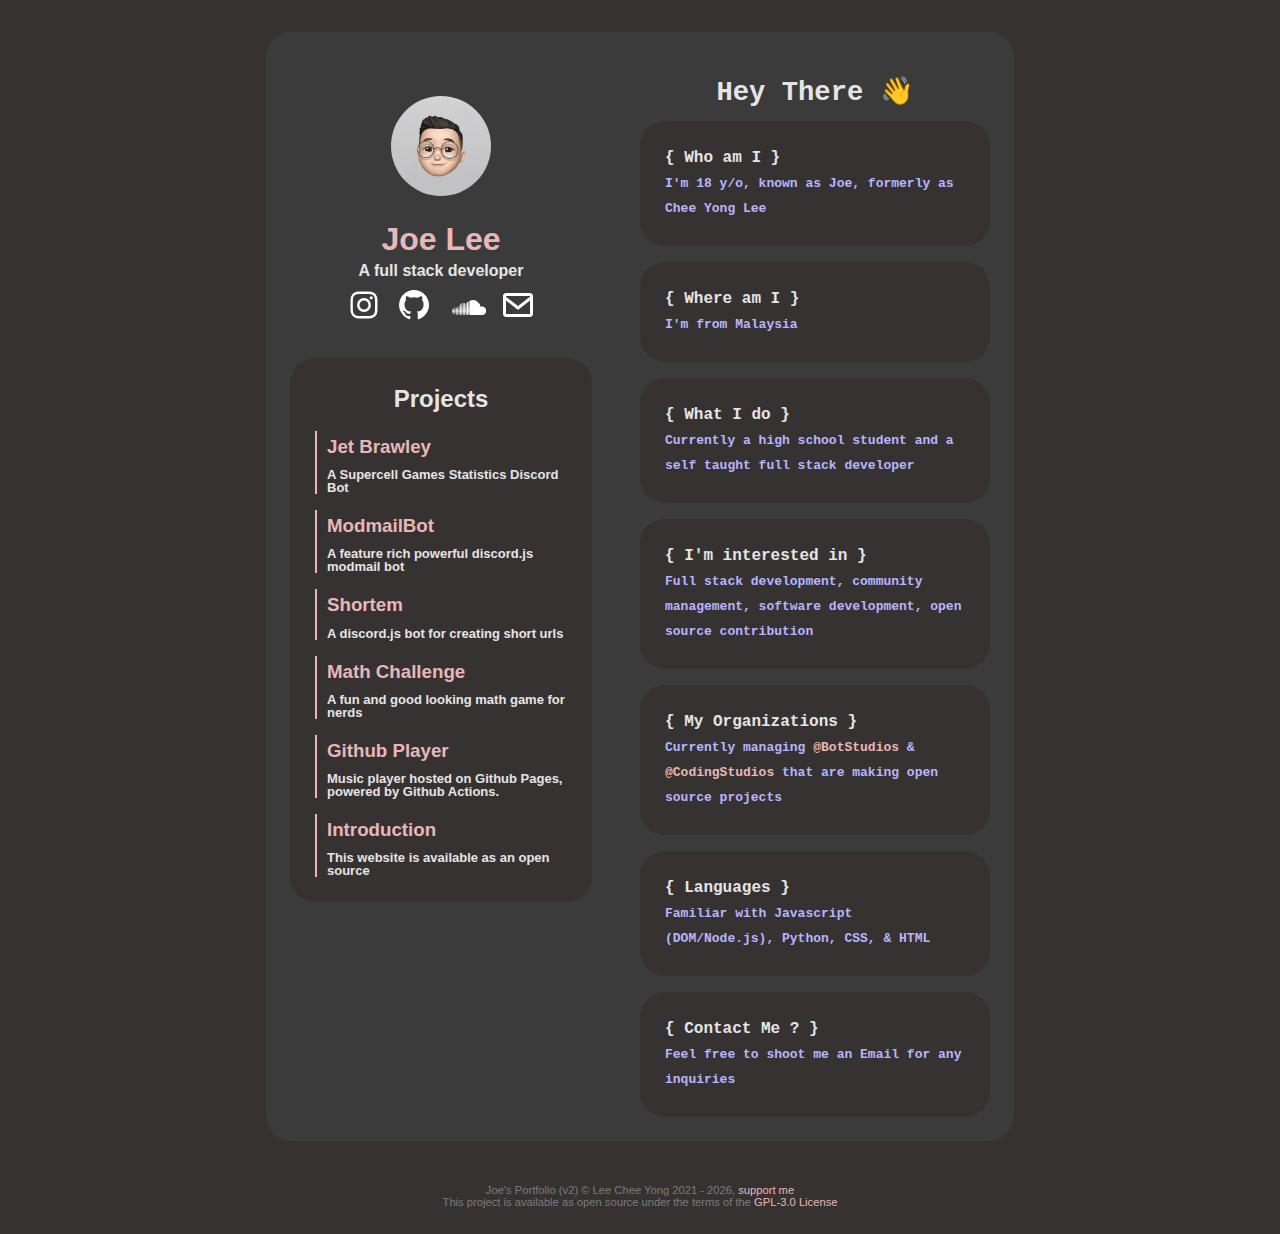
==== index.html @ 220887e7 "Initial commit" ====
<!DOCTYPE html>
<html lang="en">
<head>
    <meta charset="UTF-8">
    <meta http-equiv="X-UA-Compatible" content="IE=edge">
    <meta name="viewport" content="width=device-width, initial-scale=1.0">
    <title>Introduction - @joeleeofficial</title>
    <!-- https://github.com/joeleeofficial/Joe-Portfolio -->
    <meta name="description" content="Joe Lee's portfolio (@joeleeofficial), Learn more about Chee Yong Lee, a full stack developer from Bot & Coding Studios">
    <meta name="keywords" content="cheeyong, chee yong lee, introduction, developer, joelee, joeleeofficial, leecheeyong, github, developer, w3cy, w3joe, jet brawley, codingstudios, botstudios">
    <link rel="stylesheet" href="/css/styles.css">
    <link rel="canonical" href="https://joe.js.org">
    <meta name="google-site-verification" content="QM1PHaO9yh-5OqRbLtAUWv2f8JDmR4272GUhXUy_Uv4" />
    <!-- <link rel="icon" href="/assets/face.png"> -->
</head>
<body>
    <div class="header">
    <div class="logo">
        <div class="info">
        <img alt="avatar" src="/assets/joelee.jpg" class="avatar">
        <h1><a href="https://github.com/leecheeyong">Joe Lee</a></h1>
        <p>A full stack developer</p>
          <div class="nav">
            <a class="navDiv" target="_blank" href="https://instagram.com/cheeyong_08"><svg aria-label="instagram@cheeyong_08" xmlns="http://www.w3.org/2000/svg" width="36" height="36" viewBox="0 0 24 24" style="fill: rgba(255, 255, 255, 1);"><path d="M11.999 7.377a4.623 4.623 0 1 0 0 9.248 4.623 4.623 0 0 0 0-9.248zm0 7.627a3.004 3.004 0 1 1 0-6.008 3.004 3.004 0 0 1 0 6.008z"></path><circle cx="16.806" cy="7.207" r="1.078"></circle><path d="M20.533 6.111A4.605 4.605 0 0 0 17.9 3.479a6.606 6.606 0 0 0-2.186-.42c-.963-.042-1.268-.054-3.71-.054s-2.755 0-3.71.054a6.554 6.554 0 0 0-2.184.42 4.6 4.6 0 0 0-2.633 2.632 6.585 6.585 0 0 0-.419 2.186c-.043.962-.056 1.267-.056 3.71 0 2.442 0 2.753.056 3.71.015.748.156 1.486.419 2.187a4.61 4.61 0 0 0 2.634 2.632 6.584 6.584 0 0 0 2.185.45c.963.042 1.268.055 3.71.055s2.755 0 3.71-.055a6.615 6.615 0 0 0 2.186-.419 4.613 4.613 0 0 0 2.633-2.633c.263-.7.404-1.438.419-2.186.043-.962.056-1.267.056-3.71s0-2.753-.056-3.71a6.581 6.581 0 0 0-.421-2.217zm-1.218 9.532a5.043 5.043 0 0 1-.311 1.688 2.987 2.987 0 0 1-1.712 1.711 4.985 4.985 0 0 1-1.67.311c-.95.044-1.218.055-3.654.055-2.438 0-2.687 0-3.655-.055a4.96 4.96 0 0 1-1.669-.311 2.985 2.985 0 0 1-1.719-1.711 5.08 5.08 0 0 1-.311-1.669c-.043-.95-.053-1.218-.053-3.654 0-2.437 0-2.686.053-3.655a5.038 5.038 0 0 1 .311-1.687c.305-.789.93-1.41 1.719-1.712a5.01 5.01 0 0 1 1.669-.311c.951-.043 1.218-.055 3.655-.055s2.687 0 3.654.055a4.96 4.96 0 0 1 1.67.311 2.991 2.991 0 0 1 1.712 1.712 5.08 5.08 0 0 1 .311 1.669c.043.951.054 1.218.054 3.655 0 2.436 0 2.698-.043 3.654h-.011z"></path></svg></a>
            <a class="navDiv" target="_blank" href="https://github.com/leecheeyong"><svg aria-label="github@leecheeyong" xmlns="http://www.w3.org/2000/svg" width="36" height="36" viewBox="0 0 24 24" style="fill: rgba(255, 255, 255, 1);"><path fill-rule="evenodd" clip-rule="evenodd" d="M12.026 2c-5.509 0-9.974 4.465-9.974 9.974 0 4.406 2.857 8.145 6.821 9.465.499.09.679-.217.679-.481 0-.237-.008-.865-.011-1.696-2.775.602-3.361-1.338-3.361-1.338-.452-1.152-1.107-1.459-1.107-1.459-.905-.619.069-.605.069-.605 1.002.07 1.527 1.028 1.527 1.028.89 1.524 2.336 1.084 2.902.829.091-.645.351-1.085.635-1.334-2.214-.251-4.542-1.107-4.542-4.93 0-1.087.389-1.979 1.024-2.675-.101-.253-.446-1.268.099-2.64 0 0 .837-.269 2.742 1.021a9.582 9.582 0 0 1 2.496-.336 9.554 9.554 0 0 1 2.496.336c1.906-1.291 2.742-1.021 2.742-1.021.545 1.372.203 2.387.099 2.64.64.696 1.024 1.587 1.024 2.675 0 3.833-2.33 4.675-4.552 4.922.355.308.675.916.675 1.846 0 1.334-.012 2.41-.012 2.737 0 .267.178.577.687.479C19.146 20.115 22 16.379 22 11.974 22 6.465 17.535 2 12.026 2z"></path></svg></a>
            <a class="navDiv" target="_blank" href="https://soundcloud.com/leecheeyong"><svg aria-label="soundcloud@leecheeyong" xmlns="http://www.w3.org/2000/svg" style="fill: rgba(255, 255, 255, 1);" height="36" viewBox="0 0 21 21" width="39"><path d="M2.971 12.188c-.041 0-.078.038-.083.082l-.194 1.797.194 1.756c.005.049.042.082.083.082s.075-.033.084-.082l.211-1.756-.225-1.797c0-.046-.037-.082-.074-.082m-.75.691c-.051 0-.076.03-.088.079l-.138 1.109.138 1.092c0 .046.037.078.075.078.039 0 .073-.038.087-.087l.176-1.1-.176-1.112c0-.051-.037-.076-.075-.076m1.526-1.025c-.052 0-.1.039-.1.087l-.176 2.139.188 2.051c0 .049.037.1.099.1.052 0 .089-.051.102-.1l.211-2.064-.211-2.126c-.013-.049-.052-.1-.102-.1m.79-.075c-.063 0-.114.051-.126.113l-.161 2.201.177 2.123c.012.063.061.114.122.114.064 0 .113-.051.125-.124l.201-2.113-.201-2.187a.11.11 0 0 0-.111-.112l-.026-.015zm.962.301a.128.128 0 0 0-.133-.125.134.134 0 0 0-.137.125l-.182 2.026.169 2.138a.13.13 0 0 0 .132.131c.062 0 .123-.055.123-.132l.189-2.139-.189-2.036.028.012zm.674-1.426a.154.154 0 0 0-.148.15l-.176 3.3.156 2.139c0 .077.066.137.15.137.078 0 .145-.074.15-.15l.174-2.137-.173-3.313c-.007-.088-.074-.152-.15-.152m.8-.762a.178.178 0 0 0-.17.163l-.15 4.063.138 2.125c0 .1.075.174.163.174.086 0 .161-.074.174-.174l.162-2.125-.161-4.052c-.013-.1-.088-.175-.175-.175m.826-.372c-.102 0-.176.073-.188.173l-.139 4.4.139 2.102c.012.1.086.188.188.188a.193.193 0 0 0 .187-.188l.163-2.102-.164-4.4c0-.1-.087-.188-.188-.188m1.038.038a.196.196 0 0 0-.199-.199.205.205 0 0 0-.201.199l-.125 4.538.124 2.089c.015.111.101.199.214.199s.201-.088.201-.199l.136-2.089-.136-4.55-.014.012zm.625-.111c-.113 0-.213.1-.213.211l-.125 4.439.125 2.063c0 .125.1.213.213.213a.221.221 0 0 0 .214-.224l.125-2.064-.14-4.428c0-.122-.1-.225-.225-.225m.838.139a.236.236 0 0 0-.237.237l-.086 4.29.113 2.063c0 .124.1.231.236.231.125 0 .227-.1.237-.237l.101-2.038-.112-4.265c-.01-.137-.113-.238-.237-.238m.988-.786a.27.27 0 0 0-.139-.037c-.05 0-.1.013-.137.037a.25.25 0 0 0-.125.214v.05l-.086 5.044.096 2.043v.007c.006.05.024.112.06.15.05.051.12.086.196.086a.28.28 0 0 0 .175-.074.262.262 0 0 0 .076-.188l.013-.201.097-1.838-.113-5.075a.24.24 0 0 0-.111-.199l-.002-.019zm.837-.457a.155.155 0 0 0-.124-.052.283.283 0 0 0-.174.052.265.265 0 0 0-.1.201v.023l-.114 5.513.063 1.014.052.988a.274.274 0 0 0 .548-.012l.125-2.013-.125-5.536a.273.273 0 0 0-.138-.231m7.452 3.15c-.336 0-.663.072-.949.193a4.34 4.34 0 0 0-5.902-3.651c-.188.075-.227.151-.238.301v7.812a.31.31 0 0 0 .275.29h6.827a2.428 2.428 0 0 0 2.45-2.438 2.457 2.457 0 0 0-2.45-2.463"></path></svg></a>
            <a class="navDiv" href="mailto:tojoeleeofficial@gmail.com"><svg aria-label="mail:tojoeleeofficial@gmail.com" xmlns="http://www.w3.org/2000/svg" width="36" height="36" viewBox="0 0 24 24" style="fill: rgba(255, 255, 255, 1);"><path d="M20 4H4c-1.103 0-2 .897-2 2v12c0 1.103.897 2 2 2h16c1.103 0 2-.897 2-2V6c0-1.103-.897-2-2-2zm0 2v.511l-8 6.223-8-6.222V6h16zM4 18V9.044l7.386 5.745a.994.994 0 0 0 1.228 0L20 9.044 20.002 18H4z"></path></svg></a>
            </div>
            <div class="container" style="margin: 1.5em;">
                <h2>Projects</h2>
                <a href="https://github.com/BotStudios/Jet-Brawley">
                <div class="project">
                    <h3>Jet Brawley</h3>
                    <p>A Supercell Games Statistics Discord Bot</p>
                </div>
                </a>
                <a href="https://github.com/BotStudios/modmailbot">
                <div class="project">
                    <h3>ModmailBot</h3>
                    <p>A feature rich powerful discord.js modmail bot</p>
                </div>
                </a>
                <a href="https://github.com/BotStudios/shortem">
                <div class="project">
                    <h3>Shortem</h3>
                    <p>A discord.js bot for creating short urls</p>
                </div>
                </a>
                <a href="https://github.com/leecheeyong/math-challenge">
                <div class="project">
                    <h3>Math Challenge</h3>
                    <p>A fun and good looking math game for nerds</p>
                </div>
                </a>
                <a href="https://github.com/leecheeyong/github-player">
                <div class="project">
                    <h3>Github Player</h3>
                    <p>Music player hosted on Github Pages, powered by Github Actions.</p>
                </div>
                </a>
                <a href="https://github.com/leecheeyong/Joe-Portfolio">
                <div class="project">
                    <h3>Introduction</h3>
                    <p>This website is available as an open source</p>
                </div>
                </a>
            </div>   
        </div>
            <div class="about">
                <h1>Hey There 👋</h1>
            <div class="container">
                <p>{ Who am I }</p>
                <code><span class="age">K</span>nown as Joe, formerly as Chee Yong Lee</code>
            </div>   
            <div class="container">
                <p>{ Where am I }</p>
                <code>I'm from Malaysia</code>
            </div>
            <div class="container">
                <p>{ What I do }</p>
                <code>Currently a high school student and a self taught full stack developer</code>
            </div>  
            <div class="container">
                <p>{ I'm interested in }</p>
                <code>Full stack development, community management, software development, open source contribution</code>
            </div>
            <div class="container">
                <p>{ My Organizations }</p>
                <code>Currently managing <a href="https://github.com/BotStudios">@BotStudios</a> & <a href="https://github.com/CodingStudios">@CodingStudios</a> that are making open source projects</code>
            </div>
            <div class="container">
                <p>{ Languages }</p>
                <code>Familiar with Javascript (DOM/Node.js), Python, CSS, & HTML</code>
            </div>
            <div class="container">
                <p>{ Contact Me ? }</p>
                <code>Feel free to shoot me an Email for any inquiries</code>
            </div>
                </div>
    </div>
    </div>
    <div class="footer">
        <p>Joe's Portfolio (v2) &copy; Lee Chee Yong 2021 <span id="year">- 2024</span>, <a href="https://paypal.me/cheeyonglee">support me</a></p>
        <p>This project is available as open source under the terms of the <a href="https://github.com/leecheeyong/Joe-Portfolio/LICENSE">GPL-3.0 License</a></p>
    </div>
</body>
<script>
document.querySelector(".age").textContent = `I'm ${new Date().getFullYear() - 2008} y/o, k`;
document.getElementById('year').textContent = ` - ${new Date().getFullYear()}`;
</script>
</html>
---- css/styles.css ----
/*
Handcoded By Chee Yong Lee (https://github.com/joeleeofficial) & (https://github.com/leecheeyong)
This code is available as open source under the terms of the GPL-3.0 (https://github.com/joeleeofficial/Joe-Portfolio/blob/master/LICENSE)
*/

* {
    margin: 0;
    padding: 0;
    --background-color: #363232;
    --background-alt: #3b3b3b;
    --alt-color: #e8b7b7;
    --font-color: rgb(230, 228, 228);
    --purple-font: rgb(182, 182, 253);
    --grey-font: rgb(124, 123, 123);
}

body {
    background-color: var(--background-color);
    font-family: 'Roboto', sans-serif;
    color: var(--font-color);
    display: flex;
    flex-wrap: wrap;
    align-items: center;
    justify-content: center;
}

a {
    color: var(--alt-color);
    text-decoration: none;
}

.header {
    margin: 2em;
    display: flex;
    gap: 1em;
    flex-wrap: wrap;
}

.nav > a {
    padding: 5px;
}

.logo {
    background-color: var(--background-alt);
    border-radius:25px;
    font-weight: bold;
    line-height: 2em;
    display: flex;
    flex-wrap: wrap;
    text-align:center;
}

.logo > div {
  flex: 1;
}

.avatar {
    width: 100px;
    height: 100px;
    border-radius: 100%;
    margin-bottom: 1em;
}

.info {
    margin-top: 4em;
    width: 300px;
}

.about {
    font-family: 'Anonymous Pro', monospace;  
    border-radius: 25px;
    padding:1.5em;
    line-height: 25px;
    margin-top: 1.5em;
    text-align: left;
    max-width: 400px;
}

.about > h1 {
    text-align: center;
    font-size: 1.7em;
}

.container {
    margin-top: 1em;
    justify-content: center;
    align-items: center;
    display: flex;
    display: block;
    flex-wrap: wrap; 
    border-radius: 25px;
    padding: 25px;
    background-color: var(--background-color);
}

.container > code {
    color: var(--purple-font);
}

.project {
    border-left: solid 2px var(--alt-color);
    padding-left: 10px;
    text-align: left;
    margin-top: 1em;
}

.project h3 {
    color: var(--alt-color);
}

.project p {
    color: var(--font-color);
    margin-top: .4em;
    font-size: 13px;
    line-height: 13px;
}

.footer {
    width: 100vw;
    color: var(--grey-font);
    font-size: .7em;
    padding: 1em;
    text-align:center;
}
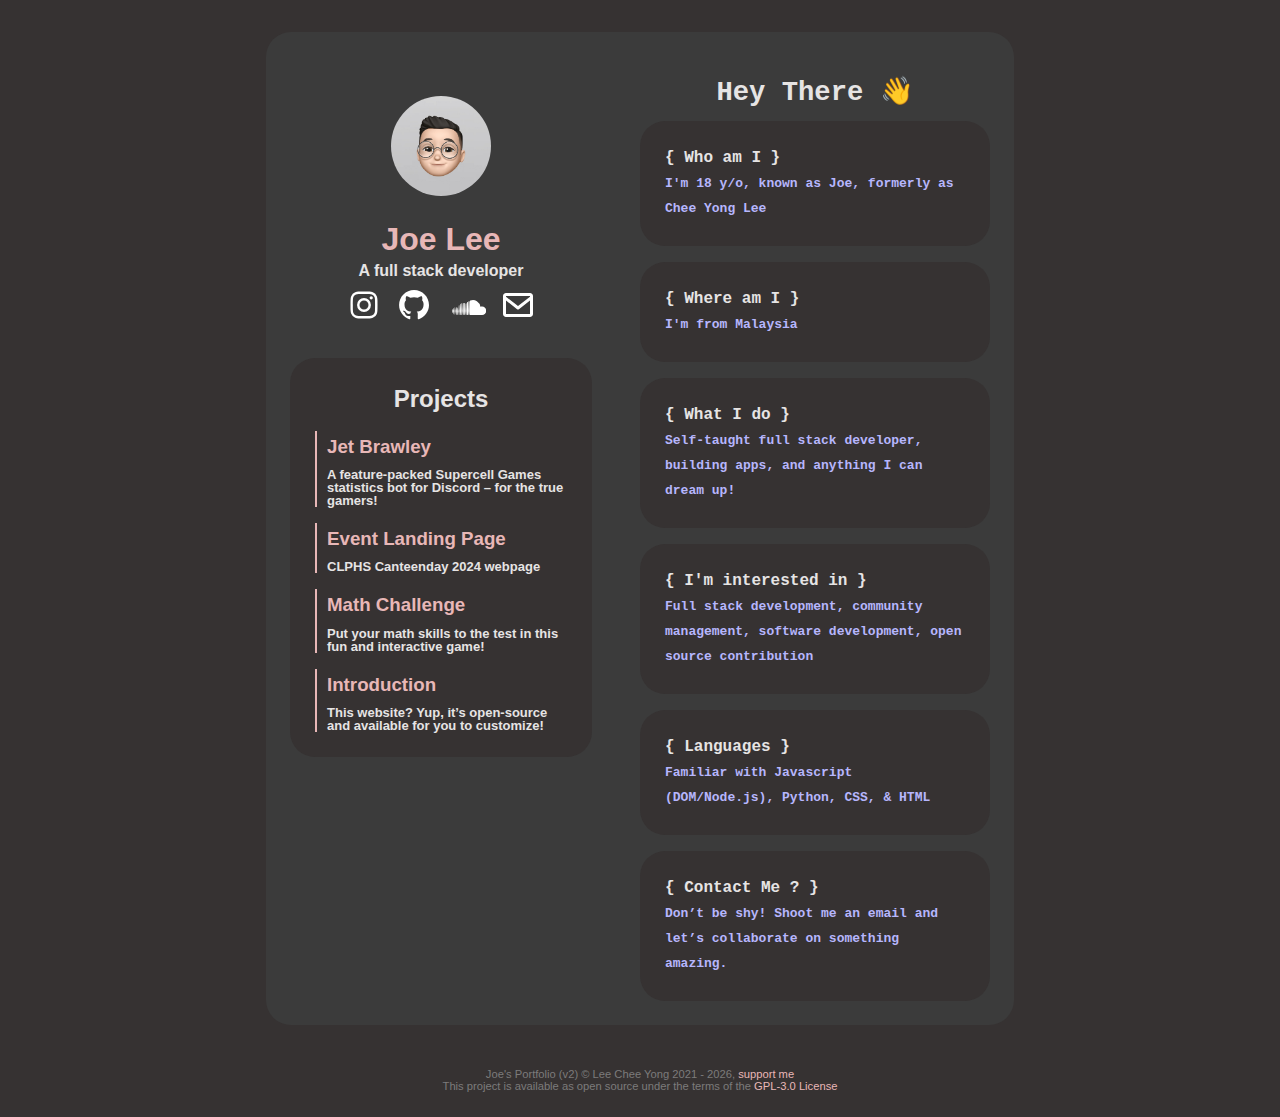
==== commit 93250403: "Update index.html" ====
--- a/index.html
+++ b/index.html
@@ -31,37 +31,25 @@
                 <a href="https://github.com/BotStudios/Jet-Brawley">
                 <div class="project">
                     <h3>Jet Brawley</h3>
-                    <p>A Supercell Games Statistics Discord Bot</p>
+                    <p>A feature-packed Supercell Games statistics bot for Discord – for the true gamers!</p>
                 </div>
                 </a>
-                <a href="https://github.com/BotStudios/modmailbot">
+                <a href="https://github.com/leecheeyong/clphs-canteenday">
                 <div class="project">
-                    <h3>ModmailBot</h3>
-                    <p>A feature rich powerful discord.js modmail bot</p>
-                </div>
-                </a>
-                <a href="https://github.com/BotStudios/shortem">
-                <div class="project">
-                    <h3>Shortem</h3>
-                    <p>A discord.js bot for creating short urls</p>
+                    <h3>Event Landing Page</h3>
+                    <p>CLPHS Canteenday 2024 webpage</p>
                 </div>
                 </a>
                 <a href="https://github.com/leecheeyong/math-challenge">
                 <div class="project">
                     <h3>Math Challenge</h3>
-                    <p>A fun and good looking math game for nerds</p>
-                </div>
-                </a>
-                <a href="https://github.com/leecheeyong/github-player">
-                <div class="project">
-                    <h3>Github Player</h3>
-                    <p>Music player hosted on Github Pages, powered by Github Actions.</p>
+                    <p>Put your math skills to the test in this fun and interactive game!</p>
                 </div>
                 </a>
                 <a href="https://github.com/leecheeyong/Joe-Portfolio">
                 <div class="project">
                     <h3>Introduction</h3>
-                    <p>This website is available as an open source</p>
+                    <p>This website? Yup, it’s open-source and available for you to customize!</p>
                 </div>
                 </a>
             </div>   
@@ -78,15 +66,11 @@
             </div>
             <div class="container">
                 <p>{ What I do }</p>
-                <code>Currently a high school student and a self taught full stack developer</code>
+                <code>Self-taught full stack developer, building apps, and anything I can dream up!</code>
             </div>  
             <div class="container">
                 <p>{ I'm interested in }</p>
                 <code>Full stack development, community management, software development, open source contribution</code>
-            </div>
-            <div class="container">
-                <p>{ My Organizations }</p>
-                <code>Currently managing <a href="https://github.com/BotStudios">@BotStudios</a> & <a href="https://github.com/CodingStudios">@CodingStudios</a> that are making open source projects</code>
             </div>
             <div class="container">
                 <p>{ Languages }</p>
@@ -94,14 +78,14 @@
             </div>
             <div class="container">
                 <p>{ Contact Me ? }</p>
-                <code>Feel free to shoot me an Email for any inquiries</code>
+                <code>Don’t be shy! Shoot me an email and let’s collaborate on something amazing.</code>
             </div>
                 </div>
     </div>
     </div>
     <div class="footer">
-        <p>Joe's Portfolio (v2) &copy; Lee Chee Yong 2021 <span id="year">- 2024</span>, <a href="https://paypal.me/cheeyonglee">support me</a></p>
-        <p>This project is available as open source under the terms of the <a href="https://github.com/leecheeyong/Joe-Portfolio/LICENSE">GPL-3.0 License</a></p>
+        <p>Joe's Portfolio (v2) &copy; Lee Chee Yong 2021 <span id="year">- 2024</span>, <a href="https://paypal.me/cheeyonglee" title="Support me through Paypal">support me</a></p>
+        <p>This project is available as open source under the terms of the <a href="https://github.com/leecheeyong/Joe-Portfolio/blob/main/LICENSE" title="View the license of this project">GPL-3.0 License</a></p>
     </div>
 </body>
 <script>
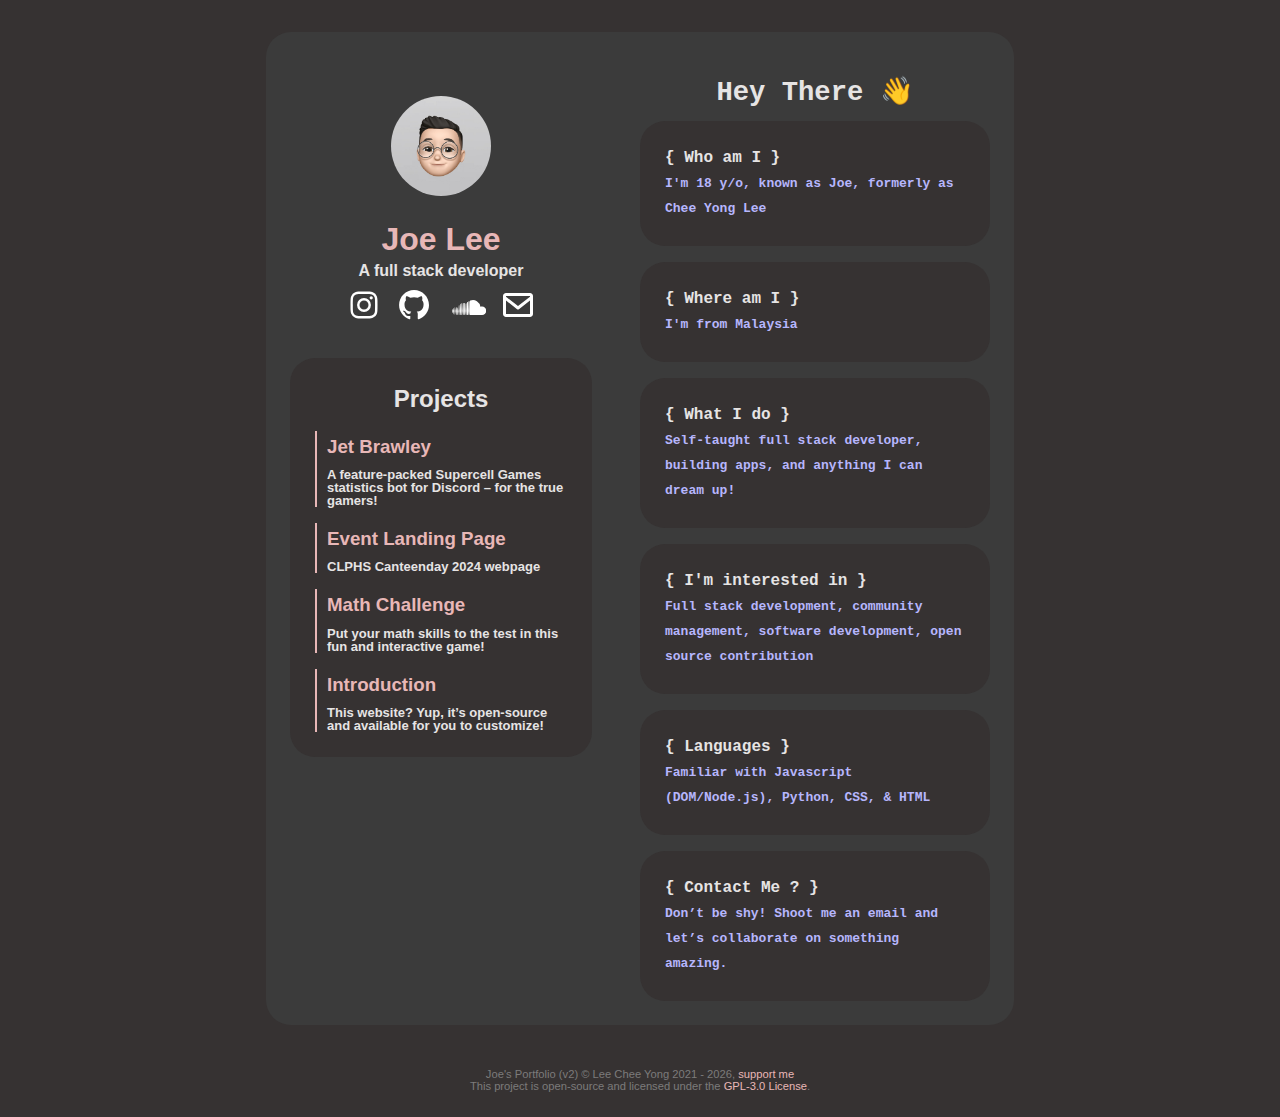
==== commit c44d3c6c: "Update index.html" ====
--- a/index.html
+++ b/index.html
@@ -80,13 +80,12 @@
                 <p>{ Contact Me ? }</p>
                 <code>Don’t be shy! Shoot me an email and let’s collaborate on something amazing.</code>
             </div>
-                </div>
+        </div>
     </div>
     </div>
     <div class="footer">
         <p>Joe's Portfolio (v2) &copy; Lee Chee Yong 2021 <span id="year">- 2024</span>, <a href="https://paypal.me/cheeyonglee" title="Support me through Paypal">support me</a></p>
-        <p>This project is available as open source under the terms of the <a href="https://github.com/leecheeyong/Joe-Portfolio/blob/main/LICENSE" title="View the license of this project">GPL-3.0 License</a></p>
-    </div>
+        <p>This project is open-source and licensed under the <a href="https://github.com/leecheeyong/Joe-Portfolio/blob/main/LICENSE" title="View the license of this project">GPL-3.0 License</a>.</p>    </div>
 </body>
 <script>
 document.querySelector(".age").textContent = `I'm ${new Date().getFullYear() - 2008} y/o, k`;
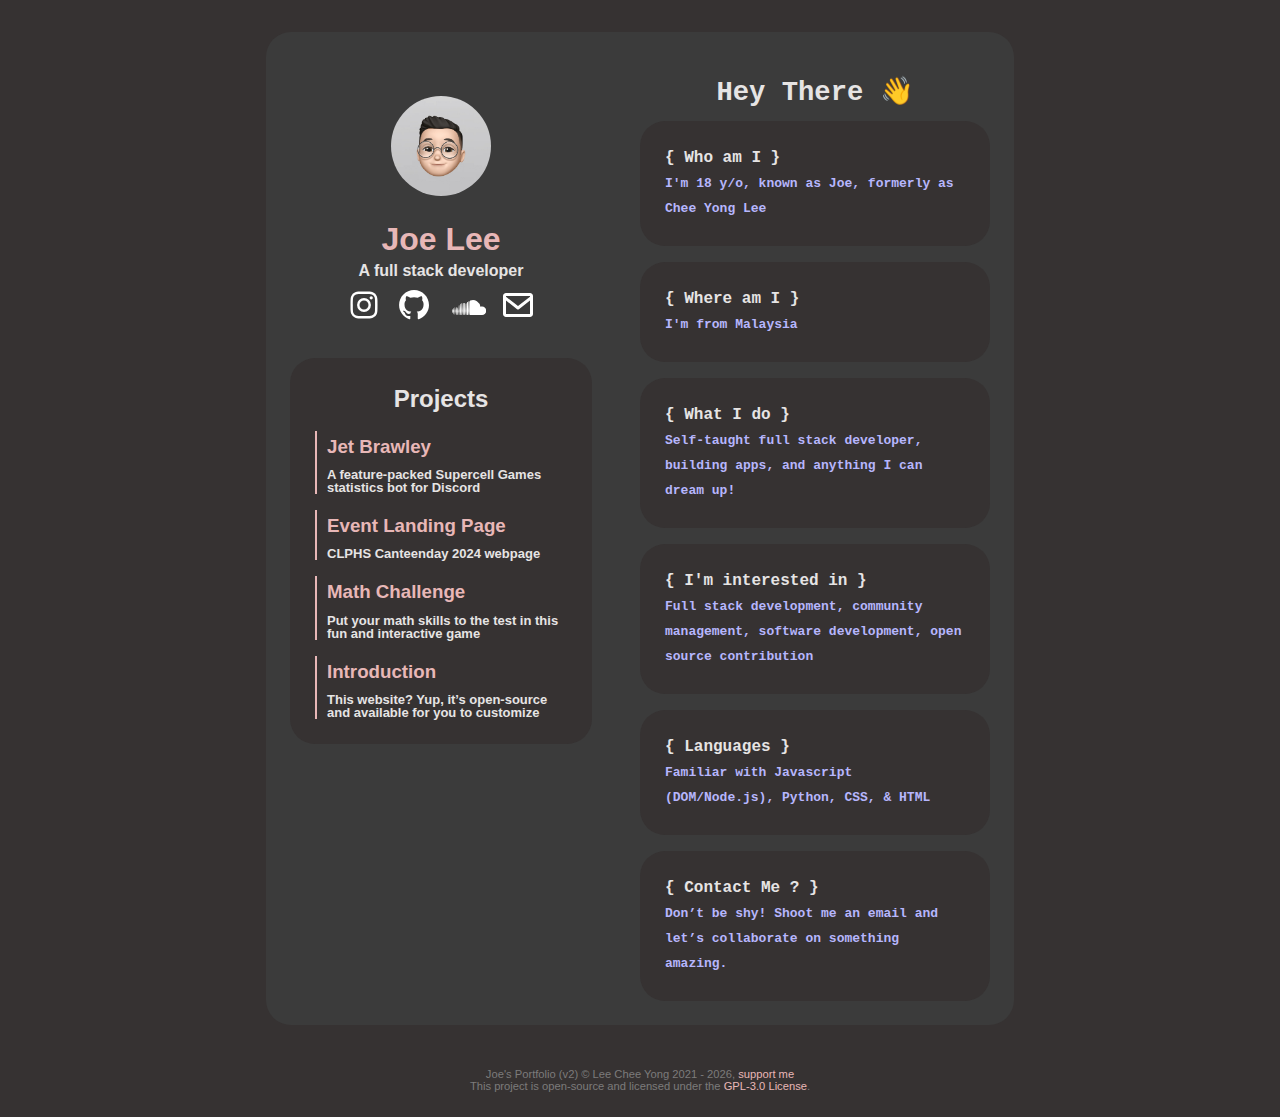
==== commit e332ad7f: "Update index.html" ====
--- a/index.html
+++ b/index.html
@@ -31,7 +31,7 @@
                 <a href="https://github.com/BotStudios/Jet-Brawley">
                 <div class="project">
                     <h3>Jet Brawley</h3>
-                    <p>A feature-packed Supercell Games statistics bot for Discord – for the true gamers!</p>
+                    <p>A feature-packed Supercell Games statistics bot for Discord</p>
                 </div>
                 </a>
                 <a href="https://github.com/leecheeyong/clphs-canteenday">
@@ -43,13 +43,13 @@
                 <a href="https://github.com/leecheeyong/math-challenge">
                 <div class="project">
                     <h3>Math Challenge</h3>
-                    <p>Put your math skills to the test in this fun and interactive game!</p>
+                    <p>Put your math skills to the test in this fun and interactive game</p>
                 </div>
                 </a>
                 <a href="https://github.com/leecheeyong/Joe-Portfolio">
                 <div class="project">
                     <h3>Introduction</h3>
-                    <p>This website? Yup, it’s open-source and available for you to customize!</p>
+                    <p>This website? Yup, it’s open-source and available for you to customize</p>
                 </div>
                 </a>
             </div>   
